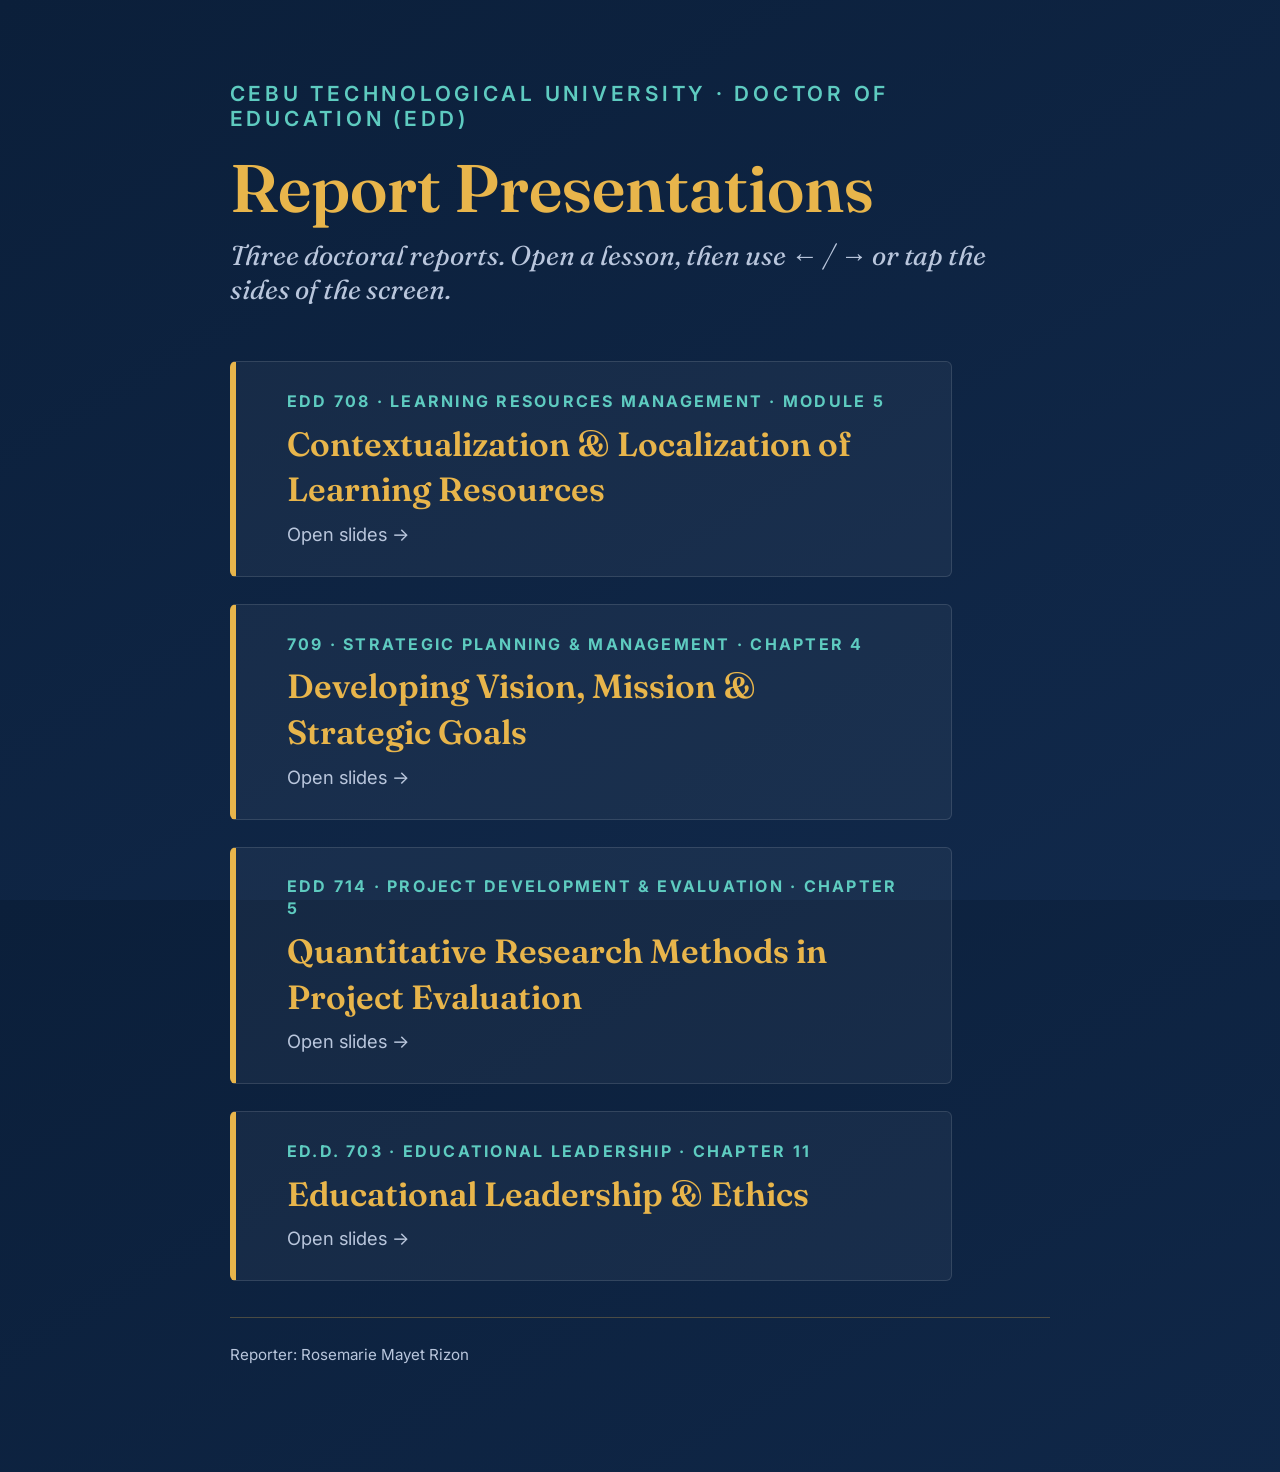
==== aunt/edd-reports/index.html @ 15852a35 "Initial commit: combined family-hub (aunt EdD reports + source material)" ====
<!doctype html>
<html lang="en">
<head>
<meta charset="utf-8">
<meta name="viewport" content="width=device-width, initial-scale=1">
<title>EdD Report Presentations — Cebu Technological University</title>
<link rel="stylesheet" href="slides.css">
<style>
  body{overflow:auto;background:linear-gradient(150deg,var(--ink) 0%,var(--ink-2) 100%)}
  .wrap{max-width:1000px;margin:0 auto;padding:9vh 7vw 12vh}
  .program{font-family:var(--sans);font-size:1.3rem;font-weight:600;letter-spacing:.18em;text-transform:uppercase;color:var(--teal);margin-bottom:2.4vh}
  h1{font-family:var(--serif);font-weight:600;font-size:clamp(2.4rem,6vw,4.2rem);color:var(--gold);line-height:1.05;margin-bottom:1.6vh}
  .lead{font-family:var(--serif);font-style:italic;font-size:clamp(1.1rem,2.4vw,1.7rem);color:var(--muted);margin-bottom:6vh;max-width:46ch}
  a.card{display:block;text-decoration:none;background:var(--card);border:1px solid var(--card-line);
    border-left:6px solid var(--gold);border-radius:6px;padding:3.2vh 4vw;margin-bottom:3vh;color:var(--text);
    transition:transform .2s, background .2s}
  a.card:hover{background:rgba(255,255,255,.09);transform:translateX(6px)}
  a.card .n{font-family:var(--sans);font-size:clamp(.8rem,1.5vw,1rem);font-weight:700;letter-spacing:.14em;text-transform:uppercase;color:var(--teal)}
  a.card .t{font-family:var(--serif);font-size:clamp(1.3rem,3vw,2.1rem);font-weight:600;color:var(--gold);margin:1vh 0}
  a.card .d{font-size:clamp(.95rem,1.8vw,1.15rem);color:var(--muted)}
  footer{color:var(--muted);font-size:.95rem;margin-top:4vh;border-top:1px solid var(--line);padding-top:3vh}
</style>
</head>
<body>
<div class="wrap">
  <div class="program">Cebu Technological University &middot; Doctor of Education (EdD)</div>
  <h1>Report Presentations</h1>
  <div class="lead">Three doctoral reports. Open a lesson, then use &larr; / &rarr; or tap the sides of the screen.</div>

  <a class="card" href="lesson1-learning-resources/">
    <div class="n">EdD 708 &middot; Learning Resources Management &middot; Module 5</div>
    <div class="t">Contextualization &amp; Localization of Learning Resources</div>
    <div class="d">Open slides &rarr;</div>
  </a>

  <a class="card" href="lesson2-strategic-planning/">
    <div class="n">709 &middot; Strategic Planning &amp; Management &middot; Chapter 4</div>
    <div class="t">Developing Vision, Mission &amp; Strategic Goals</div>
    <div class="d">Open slides &rarr;</div>
  </a>

  <a class="card" href="lesson3-project-evaluation/">
    <div class="n">EdD 714 &middot; Project Development &amp; Evaluation &middot; Chapter 5</div>
    <div class="t">Quantitative Research Methods in Project Evaluation</div>
    <div class="d">Open slides &rarr;</div>
  </a>

  <a class="card" href="lesson4-educational-leadership/">
    <div class="n">ED.D. 703 &middot; Educational Leadership &middot; Chapter 11</div>
    <div class="t">Educational Leadership &amp; Ethics</div>
    <div class="d">Open slides &rarr;</div>
  </a>

  <footer>Reporter: Rosemarie Mayet Rizon</footer>
</div>
</body>
</html>
---- aunt/edd-reports/slides.css ----
/* ============================================================
   EdD Report Decks — Academic Editorial design system
   Deep ink + warm gold, serif display, refined gridwork.
   PhD-level rigor, layman-friendly, BIG & high-contrast.
   ============================================================ */

@import url('https://fonts.googleapis.com/css2?family=Fraunces:ital,opsz,wght@0,9..144,400;0,9..144,600;0,9..144,700;1,9..144,500&family=Inter:wght@400;500;600;700&display=swap');

:root{
  --ink:#0b1f3a;
  --ink-2:#11294b;
  --ink-3:#16335c;
  --paper:#f5efe3;
  --gold:#e8b54b;
  --gold-soft:#f1cd82;
  --teal:#5ecbc0;
  --rose:#e8896b;
  --text:#f3f1ec;
  --muted:#b9c6dc;
  --line:rgba(232,181,75,0.28);
  --card:rgba(255,255,255,0.045);
  --card-line:rgba(255,255,255,0.12);
  --serif:"Fraunces",Georgia,serif;
  --sans:"Inter","Segoe UI",Arial,sans-serif;
}

*{box-sizing:border-box;margin:0;padding:0}
html,body{height:100%}
body{
  font-family:var(--sans);
  background:var(--ink);
  color:var(--text);
  overflow:hidden;
  -webkit-font-smoothing:antialiased;
}
.deck{height:100vh;width:100vw;position:relative;overflow:hidden}

/* faint engraved grid on every slide */
.slide{
  position:absolute;inset:0;
  display:none;
  flex-direction:column;
  justify-content:center;
  padding:7vh 8vw;
  background:
    radial-gradient(120% 90% at 80% -10%, var(--ink-3) 0%, transparent 55%),
    linear-gradient(150deg, var(--ink) 0%, var(--ink-2) 100%);
}
.slide::before{
  content:"";position:absolute;inset:0;pointer-events:none;
  background-image:
    linear-gradient(rgba(255,255,255,0.025) 1px, transparent 1px),
    linear-gradient(90deg, rgba(255,255,255,0.025) 1px, transparent 1px);
  background-size:64px 64px;
  mask-image:radial-gradient(120% 120% at 50% 40%, #000 55%, transparent 100%);
}
.slide.active{display:flex;animation:fade .45s cubic-bezier(.2,.7,.2,1)}
@keyframes fade{from{opacity:0;transform:translateY(14px)}to{opacity:1;transform:none}}
.slide > *{position:relative;z-index:1}

/* running header: subject code + module */
.kolophon{
  position:absolute;top:4.5vh;left:8vw;right:8vw;z-index:2;
  display:flex;justify-content:space-between;align-items:center;
  font-family:var(--sans);font-size:1.5vw;font-weight:600;
  letter-spacing:.18em;text-transform:uppercase;color:var(--gold);
}
.kolophon .right{color:var(--muted);font-weight:500;letter-spacing:.12em}
.kolophon::after{content:"";position:absolute;left:0;right:0;bottom:-1.4vh;height:1px;background:var(--line)}

/* ---------- Title slide ---------- */
.slide.title{justify-content:center}
.slide.title .program{font-family:var(--sans);font-size:1.7vw;font-weight:600;letter-spacing:.22em;text-transform:uppercase;color:var(--teal);margin-bottom:3.5vh}
.slide.title h1{font-family:var(--serif);font-weight:600;font-size:6.4vw;line-height:1.03;color:var(--gold);letter-spacing:-0.01em;max-width:88%}
.slide.title .rule{width:11vw;height:4px;background:linear-gradient(90deg,var(--gold),transparent);margin:4vh 0 3.5vh}
.slide.title .sub{font-family:var(--serif);font-style:italic;font-weight:500;font-size:2.7vw;color:var(--text);max-width:74%;line-height:1.3}
.slide.title .by{margin-top:6vh;font-size:1.9vw;color:var(--muted);font-weight:500}
.slide.title .by b{color:var(--text);font-weight:600}

/* ---------- Section divider ---------- */
.slide.section{justify-content:center}
.slide.section .num{font-family:var(--serif);font-size:9vw;font-weight:700;color:rgba(232,181,75,0.16);line-height:.8;margin-bottom:1vh}
.slide.section .kicker{font-family:var(--sans);font-size:1.7vw;font-weight:600;letter-spacing:.2em;text-transform:uppercase;color:var(--teal);margin-bottom:2vh}
.slide.section h2{font-family:var(--serif);font-weight:600;font-size:5.6vw;color:var(--gold);line-height:1.05;max-width:84%}

/* ---------- Content slide ---------- */
.slide h2.head{font-family:var(--serif);font-weight:600;font-size:4.4vw;color:var(--gold);line-height:1.06;margin-bottom:4.5vh;letter-spacing:-0.01em}
.slide h2.head .small{display:block;font-family:var(--sans);font-size:1.5vw;font-weight:600;letter-spacing:.16em;text-transform:uppercase;color:var(--teal);margin-bottom:1.4vh}

.lead{font-family:var(--serif);font-size:3vw;line-height:1.28;color:var(--text);max-width:90%}
.lead .hl{color:var(--gold)}

/* term + plain-language pairing — the PhD/layman device */
.define{display:flex;flex-direction:column;gap:2.4vh}
.term{display:flex;gap:1.6vw;align-items:baseline}
.term .word{font-family:var(--serif);font-weight:700;font-size:2.5vw;color:var(--gold);white-space:nowrap}
.term .gloss{font-size:2.05vw;line-height:1.32;color:var(--text)}
.term .gloss b{color:var(--teal);font-weight:600}

ul.points{list-style:none;display:flex;flex-direction:column;gap:2.7vh;max-width:92%}
ul.points li{font-size:2.25vw;line-height:1.32;padding-left:1.5em;position:relative;color:var(--text)}
ul.points li::before{content:"";position:absolute;left:0;top:.55em;width:.7em;height:.7em;border:2px solid var(--teal);transform:rotate(45deg)}
ul.points li b{color:var(--gold);font-weight:600}
ul.points li .plain{display:block;font-size:.82em;color:var(--muted);margin-top:.5vh;font-style:italic}

/* callout card / example */
.card{
  background:var(--card);border:1px solid var(--card-line);border-radius:6px;
  padding:3.4vh 3vw;font-size:2.2vw;line-height:1.36;
  border-left:6px solid var(--gold);max-width:88%;
}
.card .tag{display:block;font-family:var(--sans);font-size:1.3vw;font-weight:700;letter-spacing:.16em;text-transform:uppercase;color:var(--teal);margin-bottom:1.4vh}
.card b{color:var(--gold)}

/* two-column layout: text + diagram */
.split{display:grid;grid-template-columns:1fr 1fr;gap:4vw;align-items:center}
.split.wide-right{grid-template-columns:0.85fr 1.15fr}
.split .col-text .lead{font-size:2.5vw;max-width:100%}
.split figure{margin:0}
.split figcaption{margin-top:2vh;font-size:1.5vw;color:var(--muted);font-style:italic;text-align:center}

/* generic figure caption under full-width diagrams */
figure.diagram{margin:2vh 0 0}
figure.diagram svg{width:100%;height:auto;display:block}
figure.diagram figcaption{margin-top:2.2vh;font-size:1.6vw;color:var(--muted);font-style:italic;text-align:center}

/* key-takeaways grid */
.recap{display:grid;grid-template-columns:1fr 1fr;gap:2.6vh 3vw;max-width:94%}
.recap .item{border-left:4px solid var(--teal);padding-left:1.4vw}
.recap .item .k{font-family:var(--serif);font-weight:700;font-size:2.05vw;color:var(--gold);margin-bottom:.6vh}
.recap .item .v{font-size:1.7vw;line-height:1.3;color:var(--muted)}

/* SVG diagram shared tokens (used inline) */
.dg-box{fill:var(--card);stroke:var(--card-line);stroke-width:1.5}
.dg-box-gold{fill:rgba(232,181,75,0.12);stroke:var(--gold);stroke-width:2}
.dg-box-teal{fill:rgba(94,203,192,0.12);stroke:var(--teal);stroke-width:2}
.dg-label{fill:var(--text);font-family:"Inter",sans-serif;font-weight:600}
.dg-sub{fill:var(--muted);font-family:"Inter",sans-serif;font-weight:400}
.dg-gold{fill:var(--gold)}
.dg-teal{fill:var(--teal)}
.dg-arrow{stroke:var(--gold);stroke-width:2.5;fill:none}
.dg-arrow-head{fill:var(--gold)}

/* progress + chrome */
.bar{position:absolute;bottom:0;left:0;height:5px;background:linear-gradient(90deg,var(--gold),var(--gold-soft));transition:width .35s;z-index:3}
.pageno{position:absolute;bottom:3.4vh;right:8vw;font-size:1.4vw;color:var(--muted);font-family:var(--serif);font-style:italic;z-index:2}
.nav{position:absolute;bottom:3.4vh;left:8vw;font-size:1.25vw;color:var(--muted);opacity:.65;z-index:2;letter-spacing:.08em}
.tap{position:absolute;top:0;width:28%;height:100%;cursor:pointer;z-index:5}
.tap.left{left:0}.tap.right{right:0}

/* ===================== PHONE / PORTRAIT ===================== */
@media (max-width: 860px), (orientation: portrait){
  .slide{padding:11vh 7vw 9vh}
  .kolophon{top:4vh;font-size:3vw}
  .slide.title .program{font-size:3.4vw}
  .slide.title h1{font-size:10.5vw;max-width:100%}
  .slide.title .sub{font-size:5vw;max-width:96%}
  .slide.title .by{font-size:3.8vw}
  .slide.title .rule{width:24vw}
  .slide.section .num{font-size:20vw}
  .slide.section .kicker{font-size:3.6vw}
  .slide.section h2{font-size:10vw;max-width:100%}
  .slide h2.head{font-size:8vw}
  .slide h2.head .small{font-size:3.2vw}
  .lead{font-size:6vw;max-width:100%}
  .define{gap:3vh}
  .term{flex-direction:column;gap:.6vh}
  .term .word{font-size:6vw}
  .term .gloss{font-size:4.7vw}
  ul.points{max-width:100%;gap:2.6vh}
  ul.points li{font-size:5.4vw}
  ul.points li::before{top:.45em}
  .card{font-size:5vw;max-width:100%;padding:3vh 5vw}
  .card .tag{font-size:3vw}
  /* stack split layouts on phones */
  .split, .split.wide-right{grid-template-columns:1fr;gap:3.5vh}
  .split .col-text .lead{font-size:6vw}
  .split figcaption, figure.diagram figcaption{font-size:3.4vw}
  .recap{grid-template-columns:1fr;gap:2.2vh}
  .recap .item .k{font-size:5vw}
  .recap .item .v{font-size:4vw}
  .pageno{font-size:3vw;bottom:3vh}
  .nav{font-size:2.8vw;bottom:3vh}
}
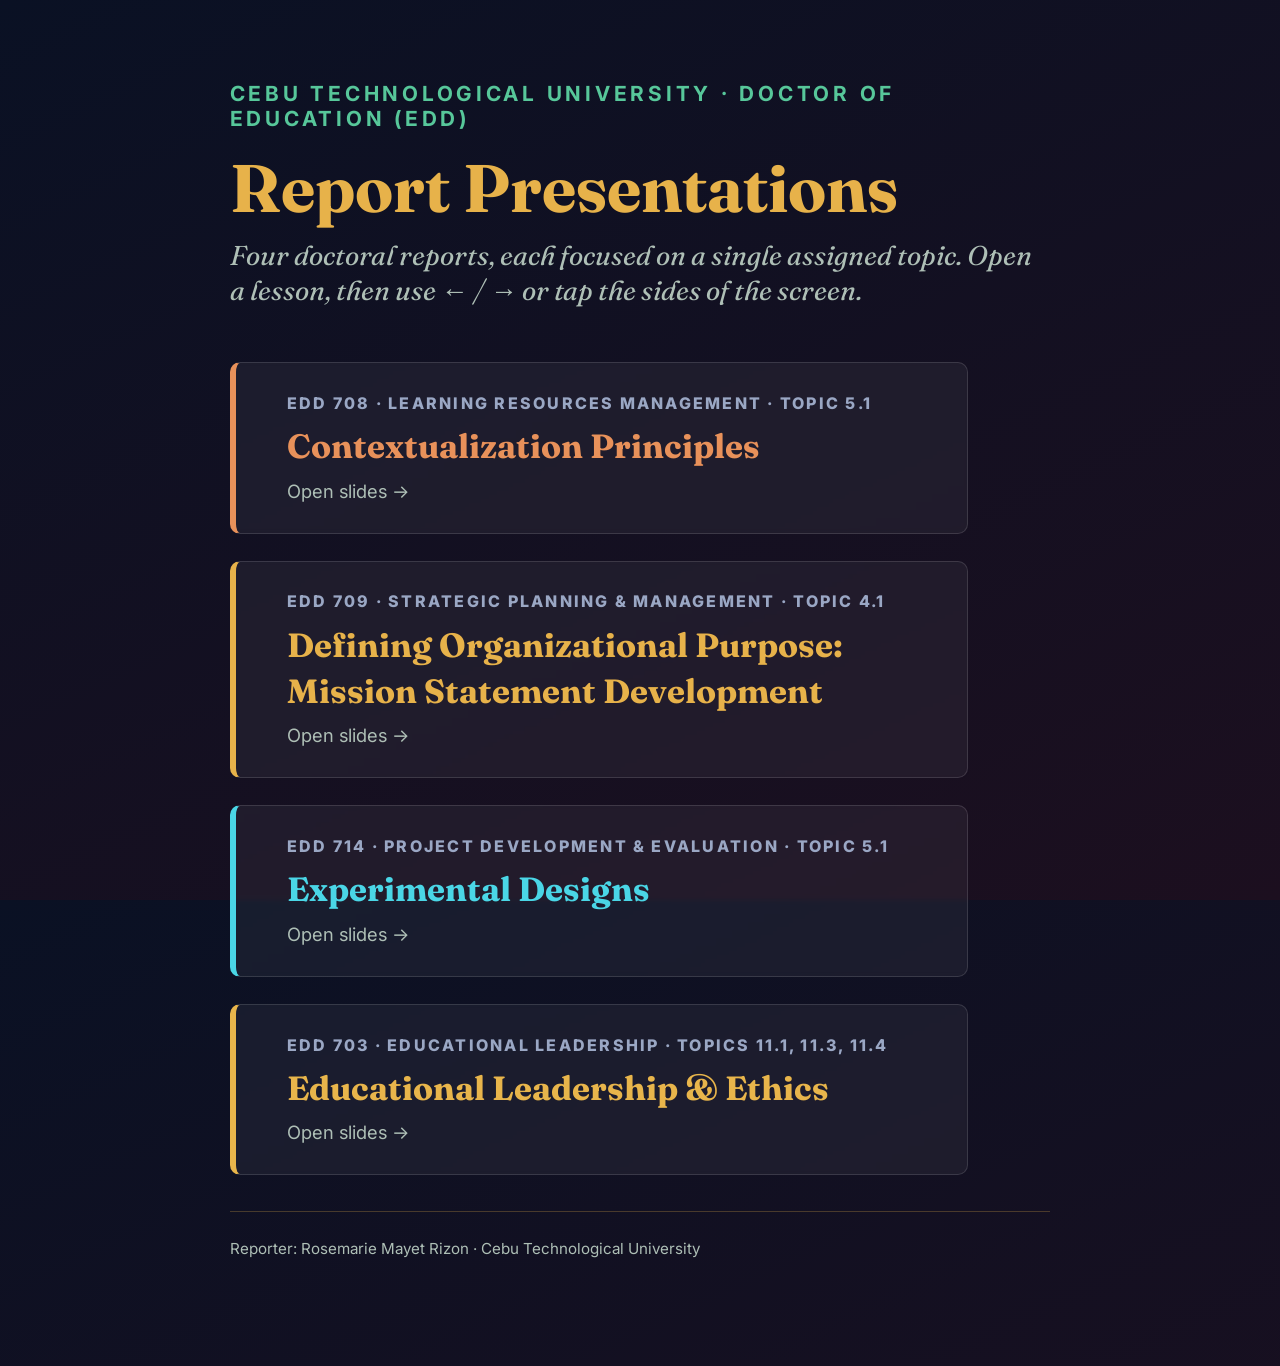
==== commit 3f758a99: "Revise aunt's EdD decks: narrow each to assigned subtopic + 4 distinct modern themes - L1 -> only 5." ====
--- a/aunt/edd-reports/index.html
+++ b/aunt/edd-reports/index.html
@@ -6,52 +6,53 @@
 <title>EdD Report Presentations — Cebu Technological University</title>
 <link rel="stylesheet" href="slides.css">
 <style>
-  body{overflow:auto;background:linear-gradient(150deg,var(--ink) 0%,var(--ink-2) 100%)}
+  body{overflow:auto;background:linear-gradient(155deg,#0a1124 0%,#1c0f1f 100%)}
   .wrap{max-width:1000px;margin:0 auto;padding:9vh 7vw 12vh}
-  .program{font-family:var(--sans);font-size:1.3rem;font-weight:600;letter-spacing:.18em;text-transform:uppercase;color:var(--teal);margin-bottom:2.4vh}
-  h1{font-family:var(--serif);font-weight:600;font-size:clamp(2.4rem,6vw,4.2rem);color:var(--gold);line-height:1.05;margin-bottom:1.6vh}
-  .lead{font-family:var(--serif);font-style:italic;font-size:clamp(1.1rem,2.4vw,1.7rem);color:var(--muted);margin-bottom:6vh;max-width:46ch}
-  a.card{display:block;text-decoration:none;background:var(--card);border:1px solid var(--card-line);
-    border-left:6px solid var(--gold);border-radius:6px;padding:3.2vh 4vw;margin-bottom:3vh;color:var(--text);
+  .program{font-family:"Inter",sans-serif;font-size:1.3rem;font-weight:700;letter-spacing:.18em;text-transform:uppercase;color:#57c79a;margin-bottom:2.4vh}
+  h1{font-family:"Fraunces",Georgia,serif;font-weight:700;font-size:clamp(2.4rem,6vw,4.2rem);color:#e7b24a;line-height:1.05;margin-bottom:1.6vh}
+  .lead{font-family:"Fraunces",Georgia,serif;font-style:italic;font-size:clamp(1.1rem,2.4vw,1.7rem);color:#aebfb6;margin-bottom:6vh;max-width:48ch}
+  a.card{display:block;text-decoration:none;background:rgba(255,255,255,.05);border:1px solid rgba(255,255,255,.13);
+    border-left:6px solid var(--ac,#e7b24a);border-radius:10px;padding:3.2vh 4vw;margin-bottom:3vh;color:#f3f1ea;
     transition:transform .2s, background .2s}
   a.card:hover{background:rgba(255,255,255,.09);transform:translateX(6px)}
-  a.card .n{font-family:var(--sans);font-size:clamp(.8rem,1.5vw,1rem);font-weight:700;letter-spacing:.14em;text-transform:uppercase;color:var(--teal)}
-  a.card .t{font-family:var(--serif);font-size:clamp(1.3rem,3vw,2.1rem);font-weight:600;color:var(--gold);margin:1vh 0}
-  a.card .d{font-size:clamp(.95rem,1.8vw,1.15rem);color:var(--muted)}
-  footer{color:var(--muted);font-size:.95rem;margin-top:4vh;border-top:1px solid var(--line);padding-top:3vh}
+  a.card .n{font-family:"Inter",sans-serif;font-size:clamp(.8rem,1.5vw,1rem);font-weight:800;letter-spacing:.14em;text-transform:uppercase;color:#9aa7c4}
+  a.card .t{font-family:"Fraunces",Georgia,serif;font-size:clamp(1.3rem,3vw,2.1rem);font-weight:700;color:var(--ac,#e7b24a);margin:1vh 0}
+  a.card .d{font-size:clamp(.95rem,1.8vw,1.15rem);color:#aebfb6}
+  a.l1{--ac:#e8915a} a.l2{--ac:#e7b24a} a.l3{--ac:#4ad6e6} a.l4{--ac:#e8b54b}
+  footer{color:#aebfb6;font-size:.95rem;margin-top:4vh;border-top:1px solid rgba(231,178,74,.26);padding-top:3vh}
 </style>
 </head>
 <body>
 <div class="wrap">
   <div class="program">Cebu Technological University &middot; Doctor of Education (EdD)</div>
   <h1>Report Presentations</h1>
-  <div class="lead">Three doctoral reports. Open a lesson, then use &larr; / &rarr; or tap the sides of the screen.</div>
+  <div class="lead">Four doctoral reports, each focused on a single assigned topic. Open a lesson, then use &larr; / &rarr; or tap the sides of the screen.</div>
 
-  <a class="card" href="lesson1-learning-resources/">
-    <div class="n">EdD 708 &middot; Learning Resources Management &middot; Module 5</div>
-    <div class="t">Contextualization &amp; Localization of Learning Resources</div>
+  <a class="card l1" href="lesson1-learning-resources/">
+    <div class="n">EdD 708 &middot; Learning Resources Management &middot; Topic 5.1</div>
+    <div class="t">Contextualization Principles</div>
     <div class="d">Open slides &rarr;</div>
   </a>
 
-  <a class="card" href="lesson2-strategic-planning/">
-    <div class="n">709 &middot; Strategic Planning &amp; Management &middot; Chapter 4</div>
-    <div class="t">Developing Vision, Mission &amp; Strategic Goals</div>
+  <a class="card l2" href="lesson2-strategic-planning/">
+    <div class="n">EdD 709 &middot; Strategic Planning &amp; Management &middot; Topic 4.1</div>
+    <div class="t">Defining Organizational Purpose: Mission Statement Development</div>
     <div class="d">Open slides &rarr;</div>
   </a>
 
-  <a class="card" href="lesson3-project-evaluation/">
-    <div class="n">EdD 714 &middot; Project Development &amp; Evaluation &middot; Chapter 5</div>
-    <div class="t">Quantitative Research Methods in Project Evaluation</div>
+  <a class="card l3" href="lesson3-project-evaluation/">
+    <div class="n">EdD 714 &middot; Project Development &amp; Evaluation &middot; Topic 5.1</div>
+    <div class="t">Experimental Designs</div>
     <div class="d">Open slides &rarr;</div>
   </a>
 
-  <a class="card" href="lesson4-educational-leadership/">
-    <div class="n">ED.D. 703 &middot; Educational Leadership &middot; Chapter 11</div>
+  <a class="card l4" href="lesson4-educational-leadership/">
+    <div class="n">EdD 703 &middot; Educational Leadership &middot; Topics 11.1, 11.3, 11.4</div>
     <div class="t">Educational Leadership &amp; Ethics</div>
     <div class="d">Open slides &rarr;</div>
   </a>
 
-  <footer>Reporter: Rosemarie Mayet Rizon</footer>
+  <footer>Reporter: Rosemarie Mayet Rizon &middot; Cebu Technological University</footer>
 </div>
 </body>
 </html>
--- a/aunt/edd-reports/slides.css
+++ b/aunt/edd-reports/slides.css
@@ -1,150 +1,177 @@
 /* ============================================================
-   EdD Report Decks — Academic Editorial design system
-   Deep ink + warm gold, serif display, refined gridwork.
-   PhD-level rigor, layman-friendly, BIG & high-contrast.
+   EdD Report Decks — themeable slide system (v2)
+   ONE engine + slide-class contract; each deck picks a THEME
+   via <body data-theme="..."> so the four reports look distinct.
+   Re-skin a whole deck by swapping the data-theme token block.
+   Doctoral rigor, layman-friendly, BIG & high-contrast, mobile-first.
    ============================================================ */
 
-@import url('https://fonts.googleapis.com/css2?family=Fraunces:ital,opsz,wght@0,9..144,400;0,9..144,600;0,9..144,700;1,9..144,500&family=Inter:wght@400;500;600;700&display=swap');
-
+@import url('https://fonts.googleapis.com/css2?family=Fraunces:ital,opsz,wght@0,9..144,400;0,9..144,600;0,9..144,700;1,9..144,500&family=Inter:wght@400;500;600;700;800&family=Space+Grotesk:wght@400;500;600;700&family=Sora:wght@400;500;600;700;800&family=Newsreader:ital,opsz,wght@0,6..72,400;0,6..72,600;0,6..72,700;1,6..72,500&display=swap');
+
+/* ---------- THEME TOKENS (the one-swap surface) ---------- */
 :root{
-  --ink:#0b1f3a;
-  --ink-2:#11294b;
-  --ink-3:#16335c;
-  --paper:#f5efe3;
-  --gold:#e8b54b;
-  --gold-soft:#f1cd82;
-  --teal:#5ecbc0;
-  --rose:#e8896b;
-  --text:#f3f1ec;
-  --muted:#b9c6dc;
-  --line:rgba(232,181,75,0.28);
-  --card:rgba(255,255,255,0.045);
-  --card-line:rgba(255,255,255,0.12);
-  --serif:"Fraunces",Georgia,serif;
-  --sans:"Inter","Segoe UI",Arial,sans-serif;
+  /* default = emerald/brass editorial (lesson 2) */
+  --bg-1:#07241d; --bg-2:#0c3128; --bg-3:#114b3c;
+  --accent:#e7b24a; --accent-soft:#f3cf86; --accent-2:#57c79a;
+  --warn:#e8896b;
+  --text:#f3f1ea; --muted:#aebfb6;
+  --line:rgba(231,178,74,0.26);
+  --card:rgba(255,255,255,0.05); --card-line:rgba(255,255,255,0.13);
+  --display:"Fraunces",Georgia,serif;
+  --body:"Inter","Segoe UI",Arial,sans-serif;
+  --grid:rgba(255,255,255,0.028);
+}
+
+/* L1 — Learning Resources: warm terracotta + cream, humanist */
+body[data-theme="resources"]{
+  --bg-1:#241410; --bg-2:#33201a; --bg-3:#4a2e24;
+  --accent:#e8915a; --accent-soft:#f3b88c; --accent-2:#e7c873;
+  --text:#f6efe7; --muted:#cdb6a6;
+  --line:rgba(232,145,90,0.28);
+  --display:"Sora",sans-serif; --body:"Sora","Segoe UI",sans-serif;
+}
+/* L3 — Research methods: indigo ink + electric cyan, grotesk */
+body[data-theme="research"]{
+  --bg-1:#0a1124; --bg-2:#0e1a3a; --bg-3:#15295c;
+  --accent:#4ad6e6; --accent-soft:#8ee9f3; --accent-2:#9a8cff;
+  --text:#eef2fb; --muted:#9fb0d4;
+  --line:rgba(74,214,230,0.26);
+  --display:"Space Grotesk",sans-serif; --body:"Space Grotesk","Segoe UI",sans-serif;
+}
+/* L4 — Educational Leadership & Ethics: plum/burgundy + gold, classic serif */
+body[data-theme="leadership"]{
+  --bg-1:#1c0f1f; --bg-2:#2b1430; --bg-3:#43204a;
+  --accent:#e8b54b; --accent-soft:#f2d089; --accent-2:#c98bd0;
+  --text:#f5eef2; --muted:#c4abc6;
+  --line:rgba(232,181,75,0.26);
+  --display:"Newsreader",Georgia,serif; --body:"Inter","Segoe UI",sans-serif;
 }
 
 *{box-sizing:border-box;margin:0;padding:0}
 html,body{height:100%}
 body{
-  font-family:var(--sans);
-  background:var(--ink);
+  font-family:var(--body);
+  background:var(--bg-1);
   color:var(--text);
   overflow:hidden;
   -webkit-font-smoothing:antialiased;
 }
 .deck{height:100vh;width:100vw;position:relative;overflow:hidden}
 
-/* faint engraved grid on every slide */
 .slide{
   position:absolute;inset:0;
-  display:none;
-  flex-direction:column;
-  justify-content:center;
+  display:none;flex-direction:column;justify-content:center;
   padding:7vh 8vw;
   background:
-    radial-gradient(120% 90% at 80% -10%, var(--ink-3) 0%, transparent 55%),
-    linear-gradient(150deg, var(--ink) 0%, var(--ink-2) 100%);
+    radial-gradient(125% 95% at 82% -12%, var(--bg-3) 0%, transparent 56%),
+    linear-gradient(155deg, var(--bg-1) 0%, var(--bg-2) 100%);
 }
 .slide::before{
   content:"";position:absolute;inset:0;pointer-events:none;
   background-image:
-    linear-gradient(rgba(255,255,255,0.025) 1px, transparent 1px),
-    linear-gradient(90deg, rgba(255,255,255,0.025) 1px, transparent 1px);
+    linear-gradient(var(--grid) 1px, transparent 1px),
+    linear-gradient(90deg, var(--grid) 1px, transparent 1px);
   background-size:64px 64px;
   mask-image:radial-gradient(120% 120% at 50% 40%, #000 55%, transparent 100%);
 }
-.slide.active{display:flex;animation:fade .45s cubic-bezier(.2,.7,.2,1)}
-@keyframes fade{from{opacity:0;transform:translateY(14px)}to{opacity:1;transform:none}}
+.slide.active{display:flex;animation:fade .5s cubic-bezier(.2,.7,.2,1)}
+@keyframes fade{from{opacity:0;transform:translateY(16px)}to{opacity:1;transform:none}}
 .slide > *{position:relative;z-index:1}
 
-/* running header: subject code + module */
+/* running header */
 .kolophon{
   position:absolute;top:4.5vh;left:8vw;right:8vw;z-index:2;
   display:flex;justify-content:space-between;align-items:center;
-  font-family:var(--sans);font-size:1.5vw;font-weight:600;
-  letter-spacing:.18em;text-transform:uppercase;color:var(--gold);
+  font-family:var(--body);font-size:1.45vw;font-weight:600;
+  letter-spacing:.18em;text-transform:uppercase;color:var(--accent);
 }
 .kolophon .right{color:var(--muted);font-weight:500;letter-spacing:.12em}
 .kolophon::after{content:"";position:absolute;left:0;right:0;bottom:-1.4vh;height:1px;background:var(--line)}
 
 /* ---------- Title slide ---------- */
 .slide.title{justify-content:center}
-.slide.title .program{font-family:var(--sans);font-size:1.7vw;font-weight:600;letter-spacing:.22em;text-transform:uppercase;color:var(--teal);margin-bottom:3.5vh}
-.slide.title h1{font-family:var(--serif);font-weight:600;font-size:6.4vw;line-height:1.03;color:var(--gold);letter-spacing:-0.01em;max-width:88%}
-.slide.title .rule{width:11vw;height:4px;background:linear-gradient(90deg,var(--gold),transparent);margin:4vh 0 3.5vh}
-.slide.title .sub{font-family:var(--serif);font-style:italic;font-weight:500;font-size:2.7vw;color:var(--text);max-width:74%;line-height:1.3}
-.slide.title .by{margin-top:6vh;font-size:1.9vw;color:var(--muted);font-weight:500}
-.slide.title .by b{color:var(--text);font-weight:600}
+.slide.title .program{font-family:var(--body);font-size:1.6vw;font-weight:700;letter-spacing:.22em;text-transform:uppercase;color:var(--accent-2);margin-bottom:3.2vh}
+.slide.title h1{font-family:var(--display);font-weight:700;font-size:6.2vw;line-height:1.03;color:var(--accent);letter-spacing:-0.01em;max-width:90%}
+.slide.title .rule{width:11vw;height:4px;background:linear-gradient(90deg,var(--accent),transparent);margin:4vh 0 3.5vh;border-radius:2px}
+.slide.title .sub{font-family:var(--display);font-style:italic;font-weight:500;font-size:2.6vw;color:var(--text);max-width:78%;line-height:1.3}
+.slide.title .by{margin-top:5.5vh;font-size:1.8vw;color:var(--muted);font-weight:500}
+.slide.title .by b{color:var(--text);font-weight:700}
 
 /* ---------- Section divider ---------- */
 .slide.section{justify-content:center}
-.slide.section .num{font-family:var(--serif);font-size:9vw;font-weight:700;color:rgba(232,181,75,0.16);line-height:.8;margin-bottom:1vh}
-.slide.section .kicker{font-family:var(--sans);font-size:1.7vw;font-weight:600;letter-spacing:.2em;text-transform:uppercase;color:var(--teal);margin-bottom:2vh}
-.slide.section h2{font-family:var(--serif);font-weight:600;font-size:5.6vw;color:var(--gold);line-height:1.05;max-width:84%}
+.slide.section .num{font-family:var(--display);font-size:11vw;font-weight:700;color:transparent;-webkit-text-stroke:2px var(--accent);opacity:.5;line-height:.8;margin-bottom:1vh}
+.slide.section .kicker{font-family:var(--body);font-size:1.6vw;font-weight:700;letter-spacing:.2em;text-transform:uppercase;color:var(--accent-2);margin-bottom:2vh}
+.slide.section h2{font-family:var(--display);font-weight:700;font-size:5.4vw;color:var(--accent);line-height:1.05;max-width:86%}
 
 /* ---------- Content slide ---------- */
-.slide h2.head{font-family:var(--serif);font-weight:600;font-size:4.4vw;color:var(--gold);line-height:1.06;margin-bottom:4.5vh;letter-spacing:-0.01em}
-.slide h2.head .small{display:block;font-family:var(--sans);font-size:1.5vw;font-weight:600;letter-spacing:.16em;text-transform:uppercase;color:var(--teal);margin-bottom:1.4vh}
-
-.lead{font-family:var(--serif);font-size:3vw;line-height:1.28;color:var(--text);max-width:90%}
-.lead .hl{color:var(--gold)}
-
-/* term + plain-language pairing — the PhD/layman device */
+.slide h2.head{font-family:var(--display);font-weight:700;font-size:4.3vw;color:var(--accent);line-height:1.07;margin-bottom:4.5vh;letter-spacing:-0.01em}
+.slide h2.head .small{display:block;font-family:var(--body);font-size:1.4vw;font-weight:700;letter-spacing:.16em;text-transform:uppercase;color:var(--accent-2);margin-bottom:1.4vh}
+
+.lead{font-family:var(--display);font-size:3vw;line-height:1.3;color:var(--text);max-width:92%}
+.lead .hl{color:var(--accent)}
+
+/* term + plain-language pairing */
 .define{display:flex;flex-direction:column;gap:2.4vh}
 .term{display:flex;gap:1.6vw;align-items:baseline}
-.term .word{font-family:var(--serif);font-weight:700;font-size:2.5vw;color:var(--gold);white-space:nowrap}
-.term .gloss{font-size:2.05vw;line-height:1.32;color:var(--text)}
-.term .gloss b{color:var(--teal);font-weight:600}
-
-ul.points{list-style:none;display:flex;flex-direction:column;gap:2.7vh;max-width:92%}
-ul.points li{font-size:2.25vw;line-height:1.32;padding-left:1.5em;position:relative;color:var(--text)}
-ul.points li::before{content:"";position:absolute;left:0;top:.55em;width:.7em;height:.7em;border:2px solid var(--teal);transform:rotate(45deg)}
-ul.points li b{color:var(--gold);font-weight:600}
+.term .word{font-family:var(--display);font-weight:700;font-size:2.5vw;color:var(--accent);white-space:nowrap}
+.term .gloss{font-size:2vw;line-height:1.34;color:var(--text)}
+.term .gloss b{color:var(--accent-2);font-weight:600}
+
+ul.points{list-style:none;display:flex;flex-direction:column;gap:2.6vh;max-width:92%}
+ul.points li{font-size:2.2vw;line-height:1.33;padding-left:1.6em;position:relative;color:var(--text)}
+ul.points li::before{content:"";position:absolute;left:0;top:.5em;width:.72em;height:.72em;border:2px solid var(--accent-2);transform:rotate(45deg)}
+ul.points li b{color:var(--accent);font-weight:700}
 ul.points li .plain{display:block;font-size:.82em;color:var(--muted);margin-top:.5vh;font-style:italic}
 
-/* callout card / example */
+/* numbered list variant */
+ol.steps{list-style:none;counter-reset:s;display:flex;flex-direction:column;gap:2.5vh;max-width:92%}
+ol.steps li{counter-increment:s;font-size:2.15vw;line-height:1.32;padding-left:2.4em;position:relative;color:var(--text)}
+ol.steps li::before{content:counter(s);position:absolute;left:0;top:-.05em;width:1.5em;height:1.5em;display:flex;align-items:center;justify-content:center;
+  font-family:var(--display);font-weight:700;font-size:.85em;color:var(--bg-1);background:var(--accent);border-radius:50%}
+ol.steps li b{color:var(--accent);font-weight:700}
+ol.steps li .plain{display:block;font-size:.82em;color:var(--muted);margin-top:.5vh;font-style:italic}
+
+/* callout card */
 .card{
-  background:var(--card);border:1px solid var(--card-line);border-radius:6px;
-  padding:3.4vh 3vw;font-size:2.2vw;line-height:1.36;
-  border-left:6px solid var(--gold);max-width:88%;
-}
-.card .tag{display:block;font-family:var(--sans);font-size:1.3vw;font-weight:700;letter-spacing:.16em;text-transform:uppercase;color:var(--teal);margin-bottom:1.4vh}
-.card b{color:var(--gold)}
-
-/* two-column layout: text + diagram */
+  background:var(--card);border:1px solid var(--card-line);border-radius:10px;
+  padding:3.4vh 3vw;font-size:2.15vw;line-height:1.38;
+  border-left:6px solid var(--accent);max-width:90%;backdrop-filter:blur(2px);
+}
+.card .tag{display:block;font-family:var(--body);font-size:1.25vw;font-weight:800;letter-spacing:.16em;text-transform:uppercase;color:var(--accent-2);margin-bottom:1.4vh}
+.card b{color:var(--accent)}
+
+/* two-column */
 .split{display:grid;grid-template-columns:1fr 1fr;gap:4vw;align-items:center}
 .split.wide-right{grid-template-columns:0.85fr 1.15fr}
-.split .col-text .lead{font-size:2.5vw;max-width:100%}
+.split .col-text .lead{font-size:2.4vw;max-width:100%}
 .split figure{margin:0}
-.split figcaption{margin-top:2vh;font-size:1.5vw;color:var(--muted);font-style:italic;text-align:center}
-
-/* generic figure caption under full-width diagrams */
+.split figcaption{margin-top:2vh;font-size:1.45vw;color:var(--muted);font-style:italic;text-align:center}
+
 figure.diagram{margin:2vh 0 0}
 figure.diagram svg{width:100%;height:auto;display:block}
-figure.diagram figcaption{margin-top:2.2vh;font-size:1.6vw;color:var(--muted);font-style:italic;text-align:center}
+figure.diagram figcaption{margin-top:2.2vh;font-size:1.55vw;color:var(--muted);font-style:italic;text-align:center}
 
 /* key-takeaways grid */
 .recap{display:grid;grid-template-columns:1fr 1fr;gap:2.6vh 3vw;max-width:94%}
-.recap .item{border-left:4px solid var(--teal);padding-left:1.4vw}
-.recap .item .k{font-family:var(--serif);font-weight:700;font-size:2.05vw;color:var(--gold);margin-bottom:.6vh}
-.recap .item .v{font-size:1.7vw;line-height:1.3;color:var(--muted)}
-
-/* SVG diagram shared tokens (used inline) */
+.recap .item{border-left:4px solid var(--accent-2);padding-left:1.4vw}
+.recap .item .k{font-family:var(--display);font-weight:700;font-size:2vw;color:var(--accent);margin-bottom:.6vh}
+.recap .item .v{font-size:1.65vw;line-height:1.32;color:var(--muted)}
+
+/* SVG diagram tokens */
 .dg-box{fill:var(--card);stroke:var(--card-line);stroke-width:1.5}
-.dg-box-gold{fill:rgba(232,181,75,0.12);stroke:var(--gold);stroke-width:2}
-.dg-box-teal{fill:rgba(94,203,192,0.12);stroke:var(--teal);stroke-width:2}
+.dg-box-a{fill:rgba(231,178,74,0.12);stroke:var(--accent);stroke-width:2}
+.dg-box-b{fill:rgba(87,199,154,0.12);stroke:var(--accent-2);stroke-width:2}
 .dg-label{fill:var(--text);font-family:"Inter",sans-serif;font-weight:600}
 .dg-sub{fill:var(--muted);font-family:"Inter",sans-serif;font-weight:400}
-.dg-gold{fill:var(--gold)}
-.dg-teal{fill:var(--teal)}
-.dg-arrow{stroke:var(--gold);stroke-width:2.5;fill:none}
-.dg-arrow-head{fill:var(--gold)}
+.dg-a{fill:var(--accent)}
+.dg-b{fill:var(--accent-2)}
+.dg-arrow{stroke:var(--accent);stroke-width:2.5;fill:none}
+.dg-arrow-head{fill:var(--accent)}
 
 /* progress + chrome */
-.bar{position:absolute;bottom:0;left:0;height:5px;background:linear-gradient(90deg,var(--gold),var(--gold-soft));transition:width .35s;z-index:3}
-.pageno{position:absolute;bottom:3.4vh;right:8vw;font-size:1.4vw;color:var(--muted);font-family:var(--serif);font-style:italic;z-index:2}
-.nav{position:absolute;bottom:3.4vh;left:8vw;font-size:1.25vw;color:var(--muted);opacity:.65;z-index:2;letter-spacing:.08em}
+.bar{position:absolute;bottom:0;left:0;height:5px;background:linear-gradient(90deg,var(--accent),var(--accent-soft));transition:width .35s;z-index:3}
+.pageno{position:absolute;bottom:3.4vh;right:8vw;font-size:1.35vw;color:var(--muted);font-family:var(--display);font-style:italic;z-index:2}
+.nav{position:absolute;bottom:3.4vh;left:8vw;font-size:1.2vw;color:var(--muted);opacity:.6;z-index:2;letter-spacing:.08em}
 .tap{position:absolute;top:0;width:28%;height:100%;cursor:pointer;z-index:5}
 .tap.left{left:0}.tap.right{right:0}
 
@@ -157,7 +184,7 @@
   .slide.title .sub{font-size:5vw;max-width:96%}
   .slide.title .by{font-size:3.8vw}
   .slide.title .rule{width:24vw}
-  .slide.section .num{font-size:20vw}
+  .slide.section .num{font-size:26vw;-webkit-text-stroke:2px var(--accent)}
   .slide.section .kicker{font-size:3.6vw}
   .slide.section h2{font-size:10vw;max-width:100%}
   .slide h2.head{font-size:8vw}
@@ -170,9 +197,10 @@
   ul.points{max-width:100%;gap:2.6vh}
   ul.points li{font-size:5.4vw}
   ul.points li::before{top:.45em}
+  ol.steps{max-width:100%;gap:2.6vh}
+  ol.steps li{font-size:5.3vw;padding-left:2.2em}
   .card{font-size:5vw;max-width:100%;padding:3vh 5vw}
   .card .tag{font-size:3vw}
-  /* stack split layouts on phones */
   .split, .split.wide-right{grid-template-columns:1fr;gap:3.5vh}
   .split .col-text .lead{font-size:6vw}
   .split figcaption, figure.diagram figcaption{font-size:3.4vw}
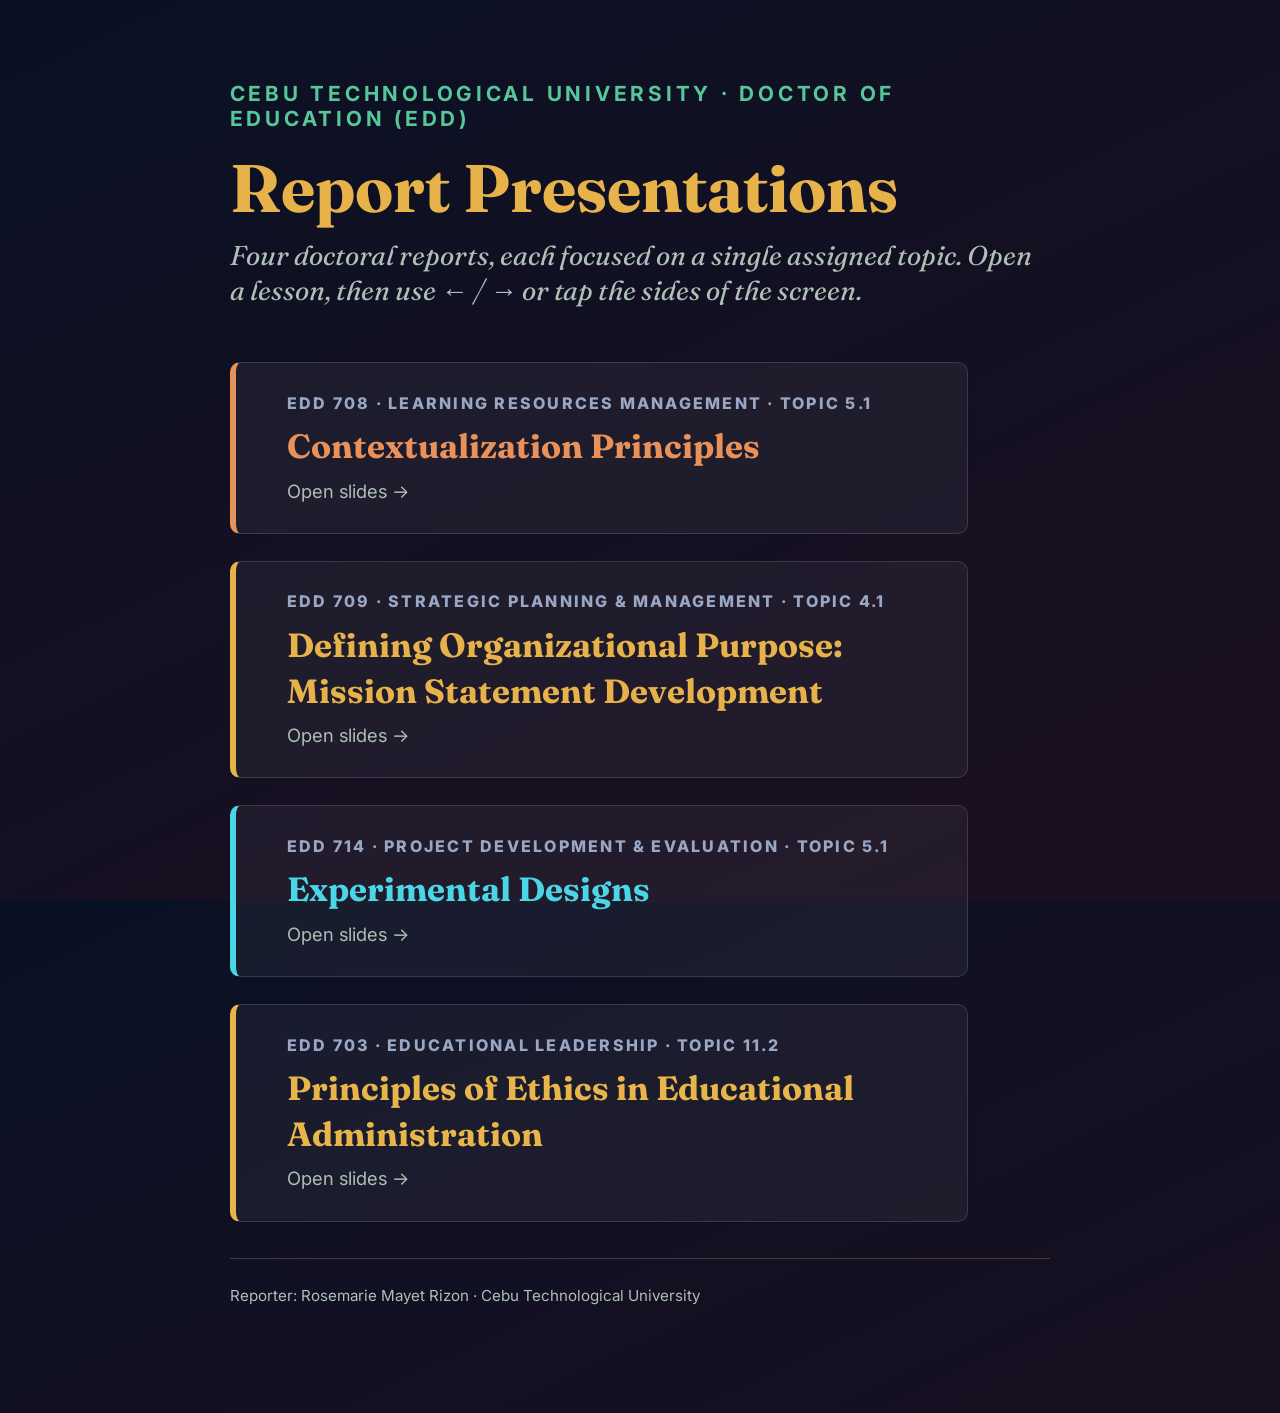
==== commit 6868f96a: "Fix lesson 4 scope: aunt's topic is 11.2 Principles of Ethics (not 11.1/11.3/11.4) Corrected from he" ====
--- a/aunt/edd-reports/index.html
+++ b/aunt/edd-reports/index.html
@@ -47,8 +47,8 @@
   </a>
 
   <a class="card l4" href="lesson4-educational-leadership/">
-    <div class="n">EdD 703 &middot; Educational Leadership &middot; Topics 11.1, 11.3, 11.4</div>
-    <div class="t">Educational Leadership &amp; Ethics</div>
+    <div class="n">EdD 703 &middot; Educational Leadership &middot; Topic 11.2</div>
+    <div class="t">Principles of Ethics in Educational Administration</div>
     <div class="d">Open slides &rarr;</div>
   </a>
 
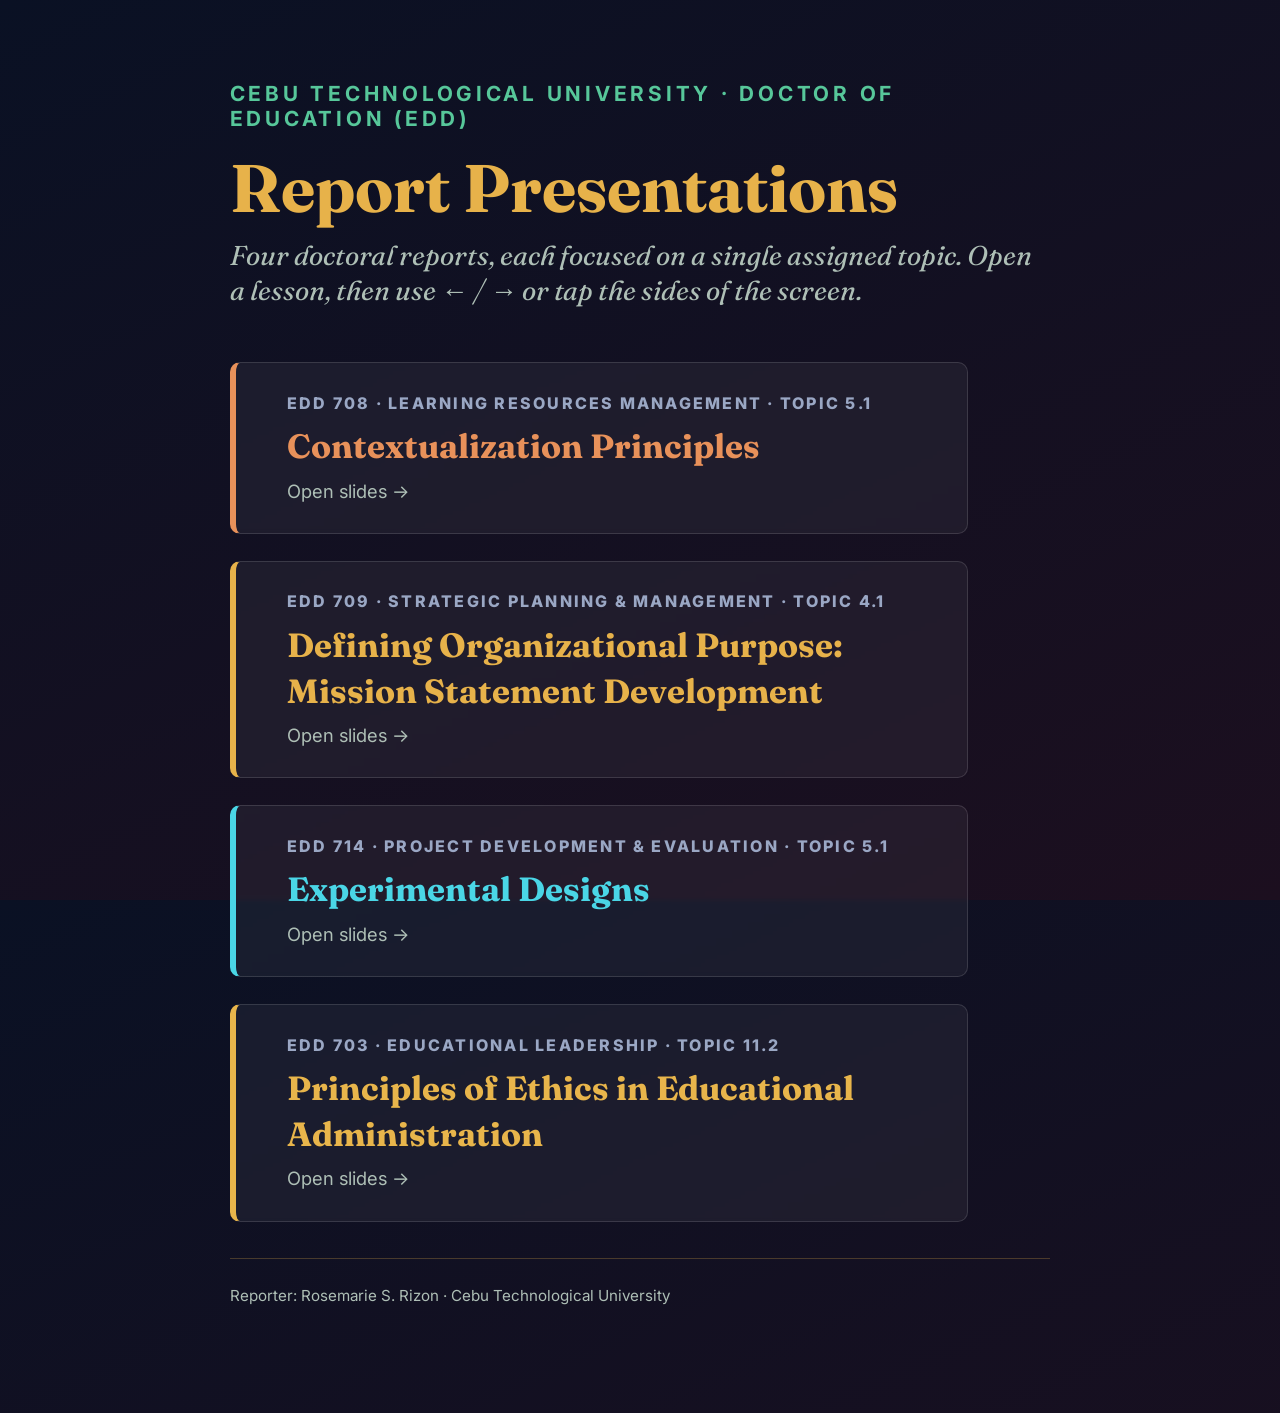
==== commit 337cfa6c: "Reporter name: Rosemarie S. Rizon (drop Mayet) in all deck HTMLs" ====
--- a/aunt/edd-reports/index.html
+++ b/aunt/edd-reports/index.html
@@ -52,7 +52,7 @@
     <div class="d">Open slides &rarr;</div>
   </a>
 
-  <footer>Reporter: Rosemarie Mayet Rizon &middot; Cebu Technological University</footer>
+  <footer>Reporter: Rosemarie S. Rizon &middot; Cebu Technological University</footer>
 </div>
 </body>
 </html>
